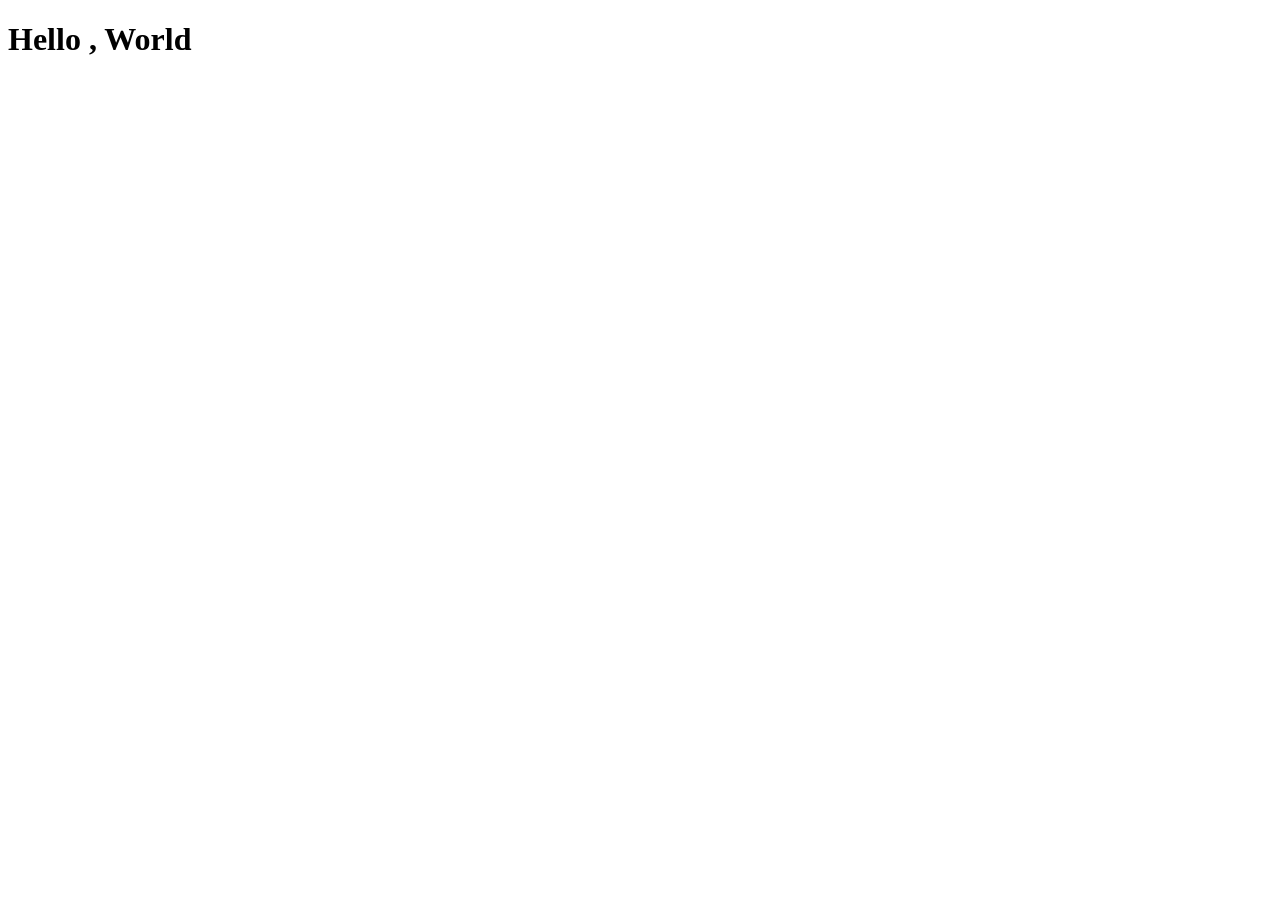
==== assets/index.html @ 9a7f2b1e "added : initial version of the server static file handler written" ====
<!DOCTYPE html>
<html lang="en">
	<head>
		<meta charset="UTF-8">
		<meta name="viewport" content="width=device-width, initial-scale=1">
		<title></title>
		<link href="css/style.css" rel="stylesheet">
	</head>
	<body>
	    <h1>Hello , World</h1>	
	</body>
</html>
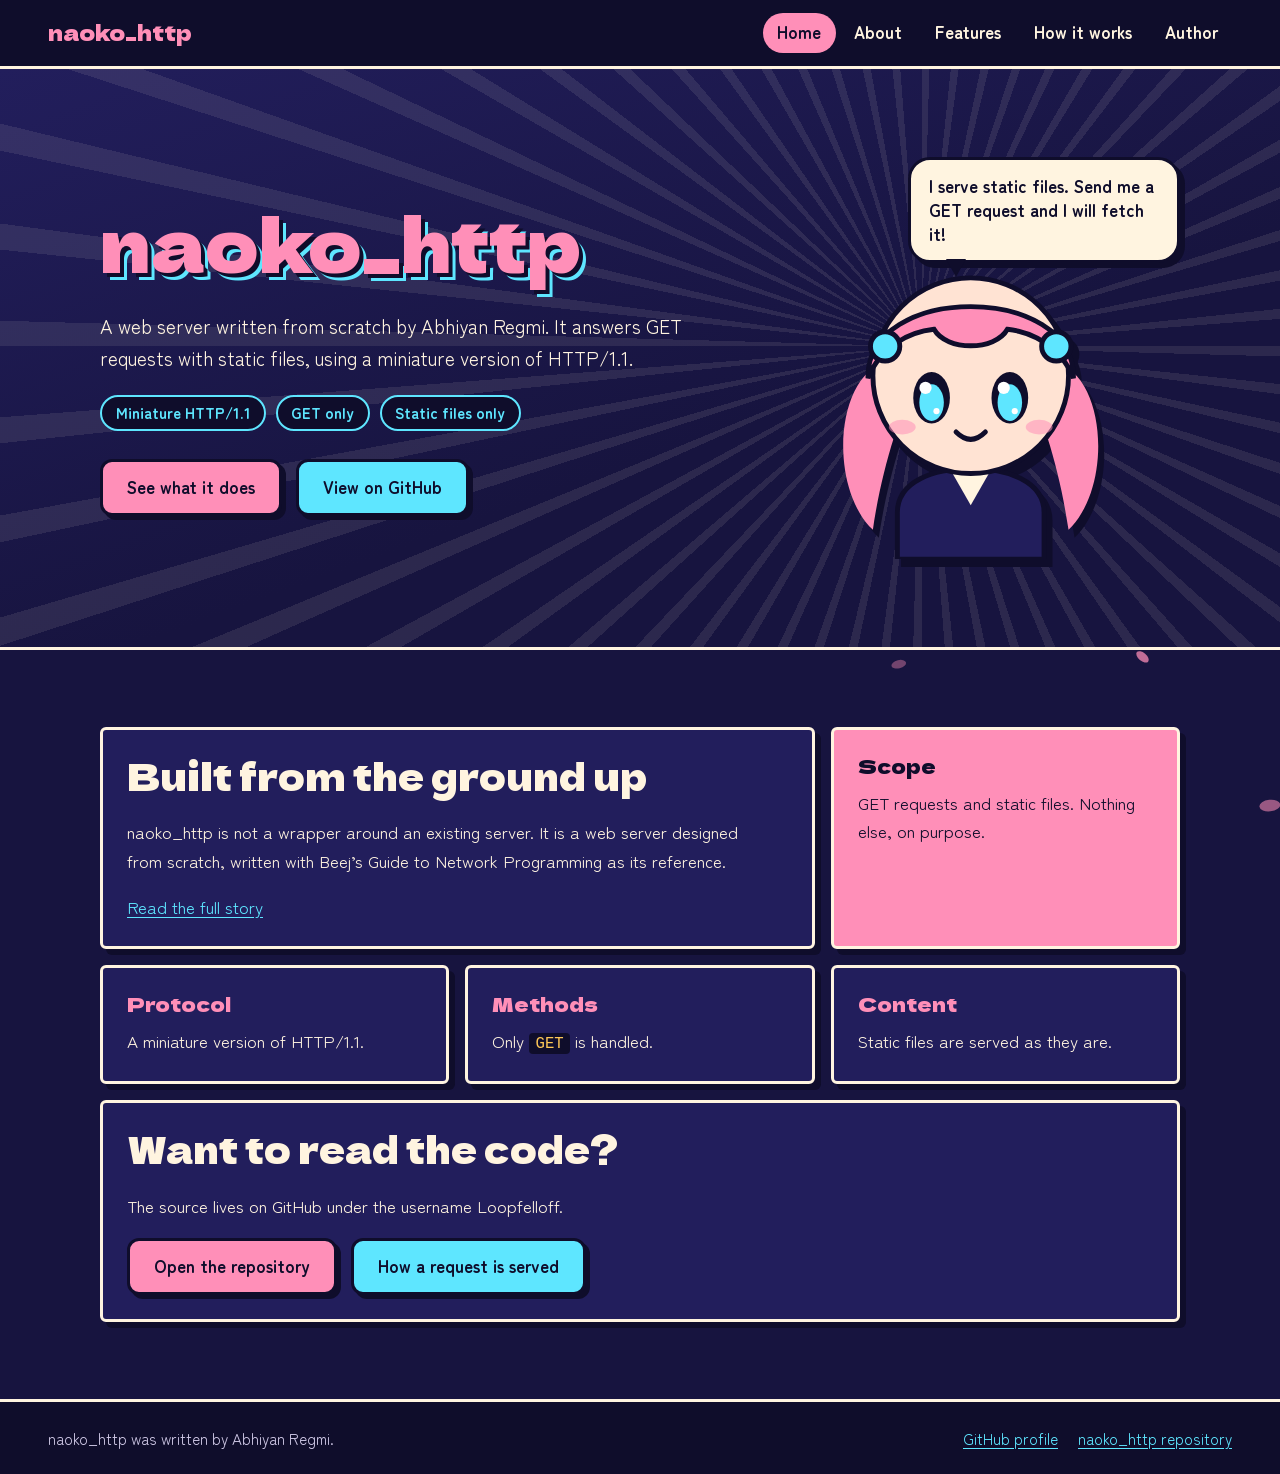
==== commit 57f6c79e: "simple : web server deployement done" ====
--- a/assets/index.html
+++ b/assets/index.html
@@ -1,12 +1,116 @@
 <!DOCTYPE html>
 <html lang="en">
-	<head>
-		<meta charset="UTF-8">
-		<meta name="viewport" content="width=device-width, initial-scale=1">
-		<title></title>
-		<link href="css/style.css" rel="stylesheet">
-	</head>
-	<body>
-	    <h1>Hello , World</h1>	
-	</body>
+<head>
+  <meta charset="utf-8">
+  <meta name="viewport" content="width=device-width, initial-scale=1">
+  <title>naoko_http, a web server written from scratch</title>
+  <meta name="description" content="naoko_http is a web server written from scratch by Abhiyan Regmi. It speaks a miniature HTTP/1.1 and serves static files over GET.">
+  <link rel="preconnect" href="https://fonts.googleapis.com">
+  <link rel="preconnect" href="https://fonts.gstatic.com" crossorigin>
+  <link rel="stylesheet" href="https://fonts.googleapis.com/css2?family=Dela+Gothic+One&family=Zen+Maru+Gothic:wght@400;700&display=swap">
+  <link rel="stylesheet" href="css/base.css">
+  <link rel="stylesheet" href="css/layout.css">
+</head><body>
+  <a class="skip-link" href="#content">Skip to content</a>
+  <canvas id="petals" aria-hidden="true"></canvas>
+  <header class="site-header">
+    <a class="brand" href="index.html">naoko_http</a>
+    <button class="nav-toggle" aria-expanded="false" aria-controls="site-nav">Menu</button>
+    <nav id="site-nav" class="site-nav" aria-label="Main">
+        <a href="index.html" aria-current="page">Home</a>
+        <a href="about.html">About</a>
+        <a href="features.html">Features</a>
+        <a href="how-it-works.html">How it works</a>
+        <a href="author.html">Author</a>
+    </nav>
+  </header>
+
+  <main id="content">
+    <section class="hero">
+      <div class="wrap hero-grid">
+        <div class="title-card">
+          <h1>naoko_http</h1>
+          <p class="lede">A web server written from scratch by Abhiyan Regmi. It answers GET requests with static files, using a miniature version of HTTP/1.1.</p>
+          <ul class="badges" aria-label="Scope">
+            <li>Miniature HTTP/1.1</li>
+            <li>GET only</li>
+            <li>Static files only</li>
+          </ul>
+          <div class="btn-row">
+            <a class="btn btn-primary" href="features.html">See what it does</a>
+            <a class="btn btn-secondary" href="https://github.com/Loopfelloff/naoko_http">View on GitHub</a>
+          </div>
+        </div>
+        <div class="mascot-stage">
+          <p class="bubble">I serve static files. Send me a GET request and I will fetch it!</p>
+          <svg class="mascot" viewBox="0 0 240 270" role="img" aria-label="Naoko, the server mascot, a chibi girl with pink twin tails">
+  <path d="M52 108C8 120 4 212 40 246C46 204 58 162 72 132Z" fill="#ff8fb8"/>
+  <path d="M188 108C232 120 236 212 200 246C194 204 182 162 168 132Z" fill="#ff8fb8"/>
+  <path d="M60 232C60 206 90 196 120 196C150 196 180 206 180 232V270H60Z" fill="#221e5c" stroke="#0f0d2b" stroke-width="4"/>
+  <path d="M104 198L120 226L136 198Z" fill="#fff4e0"/>
+  <circle cx="120" cy="120" r="80" fill="#ffe3d3" stroke="#0f0d2b" stroke-width="4"/>
+  <path d="M36 122C34 44 206 44 204 122C194 96 170 84 150 82C140 100 100 100 90 82C70 84 46 96 36 122Z" fill="#ff8fb8" stroke="#0f0d2b" stroke-width="4"/>
+  <ellipse cx="88" cy="138" rx="15" ry="21" fill="#0f0d2b"/>
+  <ellipse cx="152" cy="138" rx="15" ry="21" fill="#0f0d2b"/>
+  <ellipse cx="88" cy="142" rx="10" ry="15" fill="#5ee6ff"/>
+  <ellipse cx="152" cy="142" rx="10" ry="15" fill="#5ee6ff"/>
+  <circle cx="83" cy="130" r="5" fill="#fff"/>
+  <circle cx="147" cy="130" r="5" fill="#fff"/>
+  <circle cx="92" cy="149" r="2.5" fill="#fff"/>
+  <circle cx="156" cy="149" r="2.5" fill="#fff"/>
+  <ellipse cx="64" cy="162" rx="11" ry="6" fill="#ff8fb8" opacity=".55"/>
+  <ellipse cx="176" cy="162" rx="11" ry="6" fill="#ff8fb8" opacity=".55"/>
+  <path d="M108 166Q120 178 132 166" fill="none" stroke="#0f0d2b" stroke-width="4" stroke-linecap="round"/>
+  <circle cx="50" cy="96" r="12" fill="#5ee6ff" stroke="#0f0d2b" stroke-width="4"/>
+  <circle cx="190" cy="96" r="12" fill="#5ee6ff" stroke="#0f0d2b" stroke-width="4"/>
+</svg>
+        </div>
+      </div>
+    </section>
+
+    <section class="section">
+      <div class="wrap">
+        <div class="panels">
+          <article class="panel span-4">
+            <h2>Built from the ground up</h2>
+            <p>naoko_http is not a wrapper around an existing server. It is a web server designed from scratch, written with Beej&rsquo;s Guide to Network Programming as its reference.</p>
+            <p><a href="about.html">Read the full story</a></p>
+          </article>
+          <article class="panel accent span-2">
+            <h3>Scope</h3>
+            <p>GET requests and static files. Nothing else, on purpose.</p>
+          </article>
+          <article class="panel span-2">
+            <h3>Protocol</h3>
+            <p>A miniature version of HTTP/1.1.</p>
+          </article>
+          <article class="panel span-2">
+            <h3>Methods</h3>
+            <p>Only <code>GET</code> is handled.</p>
+          </article>
+          <article class="panel span-2">
+            <h3>Content</h3>
+            <p>Static files are served as they are.</p>
+          </article>
+          <article class="panel span-6">
+            <h2>Want to read the code?</h2>
+            <p>The source lives on GitHub under the username Loopfelloff.</p>
+            <div class="btn-row">
+              <a class="btn btn-primary" href="https://github.com/Loopfelloff/naoko_http">Open the repository</a>
+              <a class="btn btn-secondary" href="how-it-works.html">How a request is served</a>
+            </div>
+          </article>
+        </div>
+      </div>
+    </section>
+  </main>
+  <footer class="site-footer">
+    <p>naoko_http was written by Abhiyan Regmi.</p>
+    <ul>
+      <li><a href="https://github.com/Loopfelloff">GitHub profile</a></li>
+      <li><a href="https://github.com/Loopfelloff/naoko_http">naoko_http repository</a></li>
+    </ul>
+  </footer>
+  <script src="script/main.js"></script>
+</body>
 </html>
--- a/assets/css/base.css
+++ b/assets/css/base.css
@@ -0,0 +1,86 @@
+/* base.css: tokens, reset, typography, header, footer */
+:root {
+  --night: #17143f;
+  --night-2: #221e5c;
+  --ink: #0f0d2b;
+  --moon: #fff4e0;
+  --moon-dim: #cfc8e6;
+  --sakura: #ff8fb8;
+  --cyan: #5ee6ff;
+  --lantern: #ffc857;
+  --border: 3px solid var(--moon);
+  --font-display: "Dela Gothic One", "Hiragino Maru Gothic ProN", "Arial Rounded MT Bold", system-ui, sans-serif;
+  --font-body: "Zen Maru Gothic", "Hiragino Maru Gothic ProN", "Segoe UI", system-ui, sans-serif;
+  --font-code: ui-monospace, "SFMono-Regular", Menlo, Consolas, monospace;
+}
+
+*, *::before, *::after { box-sizing: border-box; }
+html { scroll-behavior: smooth; }
+body {
+  margin: 0;
+  background: var(--night);
+  color: var(--moon);
+  font-family: var(--font-body);
+  font-size: 1.0625rem;
+  line-height: 1.7;
+  min-height: 100vh;
+  display: flex;
+  flex-direction: column;
+}
+main { flex: 1; position: relative; z-index: 1; }
+img, svg { max-width: 100%; display: block; }
+a { color: var(--cyan); text-underline-offset: 3px; }
+a:hover { color: var(--sakura); }
+:focus-visible { outline: 3px solid var(--lantern); outline-offset: 3px; border-radius: 4px; }
+
+h1, h2, h3 { font-family: var(--font-display); font-weight: 400; line-height: 1.15; margin: 0 0 .6em; }
+h1 { font-size: clamp(2.4rem, 7vw, 4.6rem); }
+h2 { font-size: clamp(1.6rem, 3.6vw, 2.3rem); }
+h3 { font-size: 1.25rem; color: var(--sakura); }
+p { margin: 0 0 1em; max-width: 68ch; }
+code { font-family: var(--font-code); font-size: .92em; background: var(--ink); padding: .1em .4em; border-radius: 4px; color: var(--lantern); }
+
+.skip-link { position: absolute; left: -999px; top: 0; background: var(--lantern); color: var(--ink); padding: .5rem 1rem; z-index: 20; }
+.skip-link:focus { left: 0; }
+
+/* Header */
+.site-header {
+  position: sticky; top: 0; z-index: 10;
+  display: flex; align-items: center; justify-content: space-between; flex-wrap: wrap;
+  gap: .75rem; padding: .8rem clamp(1rem, 4vw, 3rem);
+  background: var(--ink); border-bottom: var(--border);
+}
+.brand { font-family: var(--font-display); font-size: 1.35rem; color: var(--sakura); text-decoration: none; }
+.brand:hover { color: var(--cyan); }
+.site-nav { display: flex; gap: .25rem; flex-wrap: wrap; }
+.site-nav a {
+  color: var(--moon); text-decoration: none; padding: .35rem .9rem; border-radius: 999px; font-weight: 700;
+}
+.site-nav a:hover { background: var(--night-2); color: var(--moon); }
+.site-nav a[aria-current="page"] { background: var(--sakura); color: var(--ink); }
+.nav-toggle {
+  display: none; font: inherit; font-weight: 700; color: var(--moon); background: transparent;
+  border: 2px solid var(--moon); border-radius: 999px; padding: .3rem 1rem; cursor: pointer;
+}
+
+/* Footer */
+.site-footer {
+  position: relative; z-index: 1;
+  background: var(--ink); border-top: var(--border);
+  padding: 1.5rem clamp(1rem, 4vw, 3rem);
+  display: flex; flex-wrap: wrap; gap: 1rem 2rem; justify-content: space-between; align-items: center;
+  color: var(--moon-dim); font-size: .95rem;
+}
+.site-footer p { margin: 0; }
+.site-footer ul { list-style: none; display: flex; gap: 1.25rem; margin: 0; padding: 0; flex-wrap: wrap; }
+
+#petals { position: fixed; inset: 0; width: 100%; height: 100%; pointer-events: none; z-index: 0; }
+
+@media (max-width: 720px) {
+  .nav-toggle { display: inline-block; }
+  .site-nav { display: none; width: 100%; flex-direction: column; }
+  .site-nav.is-open { display: flex; }
+}
+@media (prefers-reduced-motion: reduce) {
+  html { scroll-behavior: auto; }
+}
--- a/assets/css/layout.css
+++ b/assets/css/layout.css
@@ -0,0 +1,82 @@
+/* layout.css: wrappers, hero, manga-panel grid, buttons */
+.wrap { width: min(1080px, 100% - 2rem); margin-inline: auto; }
+.section { padding-block: clamp(2.5rem, 6vw, 5rem); }
+
+/* Hero: a manga title page with speed lines */
+.hero {
+  position: relative; overflow: hidden; border-bottom: var(--border);
+  background:
+    repeating-conic-gradient(from 0deg at 72% 48%, rgba(255,244,224,.09) 0 1.6deg, transparent 1.6deg 6deg),
+    linear-gradient(160deg, var(--night-2), var(--night) 60%);
+}
+.hero-grid {
+  display: grid; grid-template-columns: 1.2fr .8fr; align-items: center; gap: 2rem;
+  padding-block: clamp(2.5rem, 7vw, 5.5rem);
+}
+.title-card h1 {
+  color: var(--sakura);
+  text-shadow: 4px 4px 0 var(--ink), 7px 7px 0 var(--cyan);
+  margin-bottom: .35em; overflow-wrap: anywhere;
+}
+.lede { font-size: 1.2rem; color: var(--moon); }
+.badges { display: flex; flex-wrap: wrap; gap: .6rem; margin: 1.25rem 0 1.75rem; padding: 0; list-style: none; }
+.badges li {
+  background: var(--ink); border: 2px solid var(--cyan); color: var(--cyan);
+  padding: .2rem .85rem; border-radius: 999px; font-weight: 700; font-size: .95rem;
+}
+
+.mascot-stage { position: relative; display: grid; place-items: center; padding-top: 4.5rem; }
+.mascot { width: min(300px, 70%); filter: drop-shadow(6px 8px 0 var(--ink)); }
+.bubble {
+  position: absolute; top: 0; right: 0; max-width: 17rem;
+  background: var(--moon); color: var(--ink); font-weight: 700; line-height: 1.4;
+  padding: .9rem 1.1rem; border: 3px solid var(--ink); border-radius: 22px;
+  box-shadow: 5px 5px 0 var(--ink);
+}
+.bubble::after {
+  content: ""; position: absolute; left: 2.2rem; bottom: -17px;
+  border: 10px solid transparent; border-top: 18px solid var(--ink); border-bottom: 0;
+}
+
+/* Buttons */
+.btn-row { display: flex; flex-wrap: wrap; gap: .9rem; }
+.btn {
+  display: inline-block; text-decoration: none; font-weight: 700;
+  padding: .7rem 1.5rem; border: 3px solid var(--ink); border-radius: 12px;
+  box-shadow: 4px 4px 0 var(--ink); transition: transform .12s, box-shadow .12s;
+}
+.btn:hover { transform: translate(2px, 2px); box-shadow: 2px 2px 0 var(--ink); }
+.btn-primary { background: var(--sakura); color: var(--ink); }
+.btn-primary:hover { background: var(--lantern); color: var(--ink); }
+.btn-secondary { background: var(--cyan); color: var(--ink); }
+.btn-secondary:hover { background: var(--moon); color: var(--ink); }
+
+/* Manga-panel grid */
+.panels { display: grid; grid-template-columns: repeat(6, 1fr); gap: 1rem; }
+.panel {
+  background: var(--night-2); border: var(--border); border-radius: 6px; padding: 1.5rem;
+  box-shadow: 6px 6px 0 var(--ink);
+}
+.panel p:last-child { margin-bottom: 0; }
+.panel.span-3 { grid-column: span 3; }
+.panel.span-2 { grid-column: span 2; }
+.panel.span-4 { grid-column: span 4; }
+.panel.span-6 { grid-column: span 6; }
+.panel.accent { background: var(--sakura); color: var(--ink); }
+.panel.accent h3 { color: var(--ink); }
+.panel.accent code { background: var(--ink); color: var(--moon); }
+
+.page-head { padding-block: clamp(2rem, 5vw, 4rem) 1rem; border-bottom: var(--border); background: var(--night-2); }
+.page-head h1 { font-size: clamp(2rem, 5.5vw, 3.4rem); color: var(--sakura); text-shadow: 3px 3px 0 var(--ink); margin-bottom: .3em; }
+.page-head p { margin-bottom: 1.25rem; color: var(--moon-dim); }
+
+@media (max-width: 860px) {
+  .hero-grid { grid-template-columns: 1fr; }
+  .mascot-stage { order: -1; padding-top: 5.5rem; }
+  .bubble { right: auto; left: 50%; transform: translateX(-50%); width: 90%; }
+  .panels { grid-template-columns: 1fr; }
+  .panel.span-2, .panel.span-3, .panel.span-4, .panel.span-6 { grid-column: auto; }
+}
+@media (prefers-reduced-motion: reduce) {
+  .btn { transition: none; }
+}
